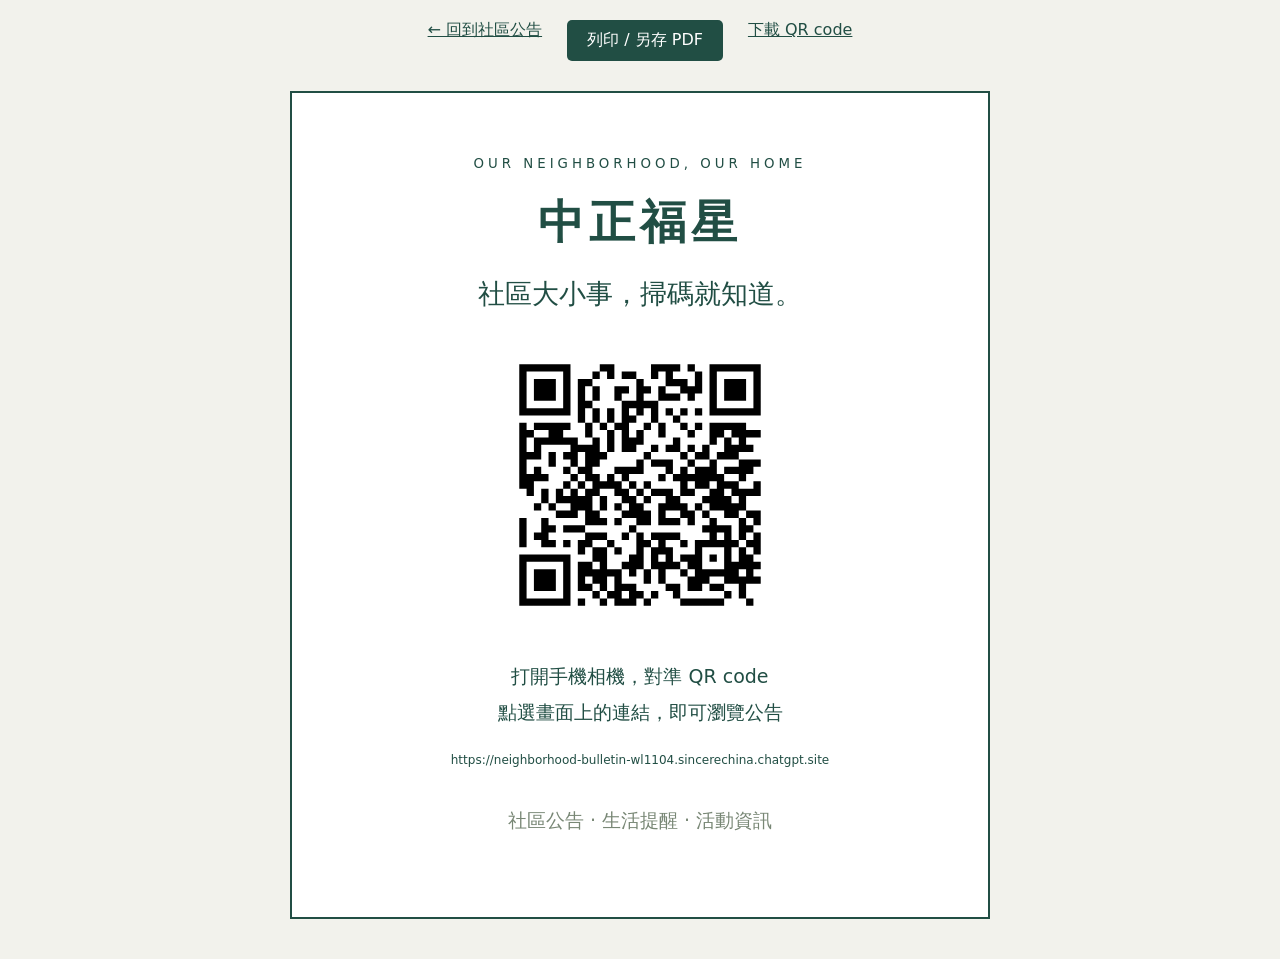
==== poster.html @ 4c918684 "Add files via upload 2026/11/04，first upload" ====
<!doctype html><html lang="zh-Hant"><meta charset="utf-8"><meta name="viewport" content="width=device-width,initial-scale=1"><title>中正福星｜QR code 張貼頁</title><style>*{box-sizing:border-box}body{margin:0;background:#f2f2ec;color:#214e44;font-family:system-ui,sans-serif;text-align:center}.toolbar{padding:20px;display:flex;justify-content:center;gap:25px}a{color:inherit}button{font:inherit;background:#214e44;color:white;border:0;padding:10px 20px;border-radius:5px;cursor:pointer}.poster{max-width:700px;background:white;margin:10px auto 40px;padding:60px 40px;border:2px solid #214e44}small{letter-spacing:4px}h1{font-size:46px;letter-spacing:5px;margin:20px 0}h2{font-size:27px;font-weight:500}img{width:300px;max-width:100%;height:auto}p{font-size:19px;line-height:1.9}.url{font-size:12px;word-break:break-all}.tag{margin-top:30px;color:#788775}@media print{body{background:white}.toolbar{display:none}.poster{margin:0 auto;border:2px solid #214e44;page-break-inside:avoid}@page{size:A4;margin:20mm}}@media(max-width:500px){.poster{margin:10px 15px;padding:35px 20px}h1{font-size:34px}h2{font-size:22px}}</style><div class="toolbar"><a href="./">← 回到社區公告</a><button onclick="window.print()">列印 / 另存 PDF</button><a href="community-qr.svg" download>下載 QR code</a></div><main class="poster"><small>OUR NEIGHBORHOOD, OUR HOME</small><h1>中正福星</h1><h2>社區大小事，掃碼就知道。</h2><img src="community-qr.svg" alt="掃描進入中正福星社區公告網"><p>打開手機相機，對準 QR code<br>點選畫面上的連結，即可瀏覽公告</p><p class="url">https://neighborhood-bulletin-wl1104.sincerechina.chatgpt.site</p><p class="tag">社區公告 · 生活提醒 · 活動資訊</p></main></html>
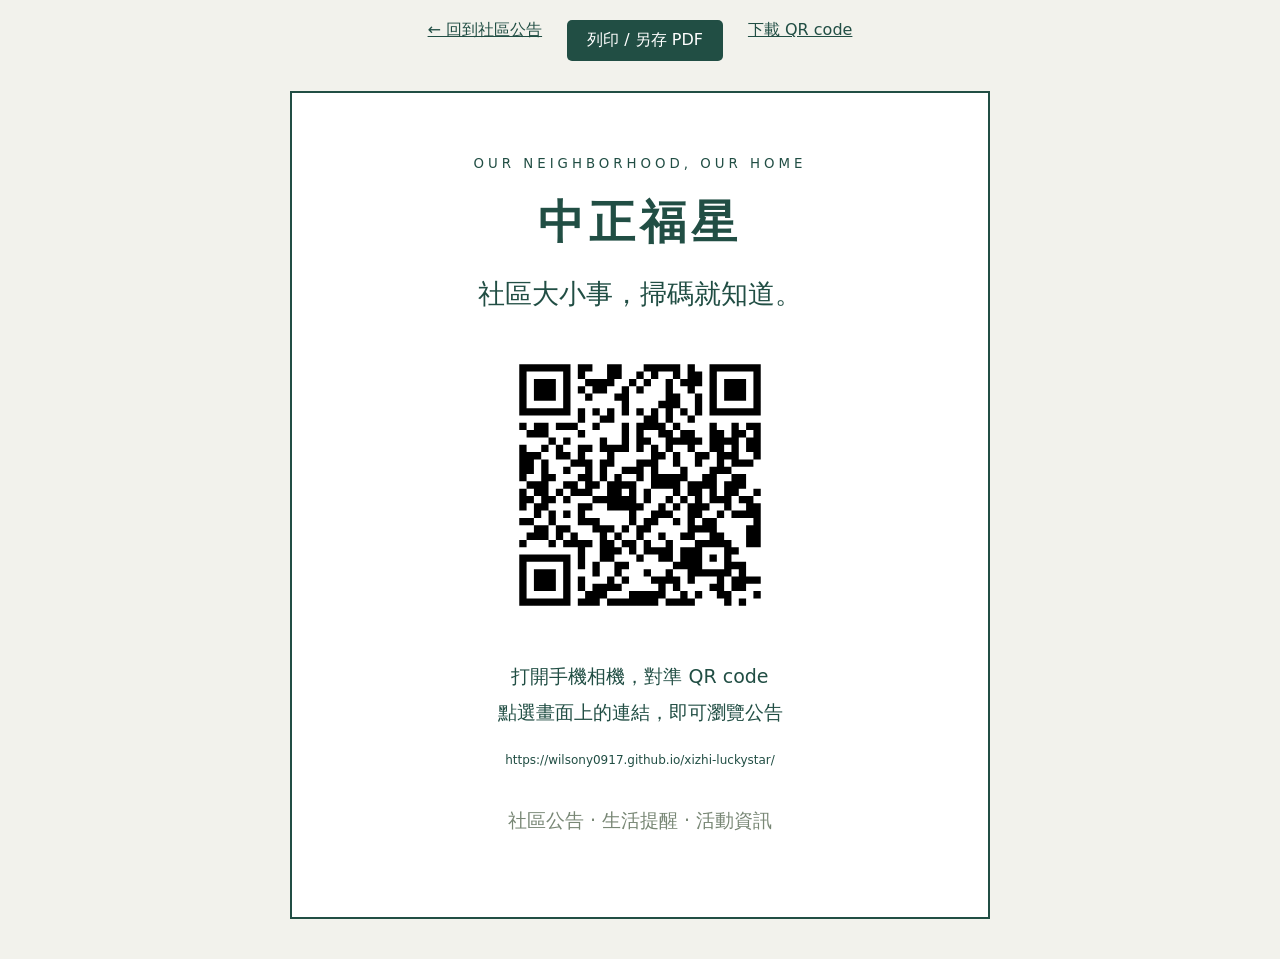
==== commit c0cd7a45: "Add files via upload update QR code" ====
--- a/poster.html
+++ b/poster.html
@@ -1 +1 @@
-<!doctype html><html lang="zh-Hant"><meta charset="utf-8"><meta name="viewport" content="width=device-width,initial-scale=1"><title>中正福星｜QR code 張貼頁</title><style>*{box-sizing:border-box}body{margin:0;background:#f2f2ec;color:#214e44;font-family:system-ui,sans-serif;text-align:center}.toolbar{padding:20px;display:flex;justify-content:center;gap:25px}a{color:inherit}button{font:inherit;background:#214e44;color:white;border:0;padding:10px 20px;border-radius:5px;cursor:pointer}.poster{max-width:700px;background:white;margin:10px auto 40px;padding:60px 40px;border:2px solid #214e44}small{letter-spacing:4px}h1{font-size:46px;letter-spacing:5px;margin:20px 0}h2{font-size:27px;font-weight:500}img{width:300px;max-width:100%;height:auto}p{font-size:19px;line-height:1.9}.url{font-size:12px;word-break:break-all}.tag{margin-top:30px;color:#788775}@media print{body{background:white}.toolbar{display:none}.poster{margin:0 auto;border:2px solid #214e44;page-break-inside:avoid}@page{size:A4;margin:20mm}}@media(max-width:500px){.poster{margin:10px 15px;padding:35px 20px}h1{font-size:34px}h2{font-size:22px}}</style><div class="toolbar"><a href="./">← 回到社區公告</a><button onclick="window.print()">列印 / 另存 PDF</button><a href="community-qr.svg" download>下載 QR code</a></div><main class="poster"><small>OUR NEIGHBORHOOD, OUR HOME</small><h1>中正福星</h1><h2>社區大小事，掃碼就知道。</h2><img src="community-qr.svg" alt="掃描進入中正福星社區公告網"><p>打開手機相機，對準 QR code<br>點選畫面上的連結，即可瀏覽公告</p><p class="url">https://neighborhood-bulletin-wl1104.sincerechina.chatgpt.site</p><p class="tag">社區公告 · 生活提醒 · 活動資訊</p></main></html>
+<!doctype html><html lang="zh-Hant"><meta charset="utf-8"><meta name="viewport" content="width=device-width,initial-scale=1"><title>中正福星｜QR code 張貼頁</title><style>*{box-sizing:border-box}body{margin:0;background:#f2f2ec;color:#214e44;font-family:system-ui,sans-serif;text-align:center}.toolbar{padding:20px;display:flex;justify-content:center;gap:25px}a{color:inherit}button{font:inherit;background:#214e44;color:white;border:0;padding:10px 20px;border-radius:5px;cursor:pointer}.poster{max-width:700px;background:white;margin:10px auto 40px;padding:60px 40px;border:2px solid #214e44}small{letter-spacing:4px}h1{font-size:46px;letter-spacing:5px;margin:20px 0}h2{font-size:27px;font-weight:500}img{width:300px;max-width:100%;height:auto}p{font-size:19px;line-height:1.9}.url{font-size:12px;word-break:break-all}.tag{margin-top:30px;color:#788775}@media print{body{background:white}.toolbar{display:none}.poster{margin:0 auto;border:2px solid #214e44;page-break-inside:avoid}@page{size:A4;margin:20mm}}@media(max-width:500px){.poster{margin:10px 15px;padding:35px 20px}h1{font-size:34px}h2{font-size:22px}}</style><div class="toolbar"><a href="./">← 回到社區公告</a><button onclick="window.print()">列印 / 另存 PDF</button><a href="community-qr.svg" download>下載 QR code</a></div><main class="poster"><small>OUR NEIGHBORHOOD, OUR HOME</small><h1>中正福星</h1><h2>社區大小事，掃碼就知道。</h2><img src="community-qr.svg" alt="掃描進入中正福星社區公告網"><p>打開手機相機，對準 QR code<br>點選畫面上的連結，即可瀏覽公告</p><p class="url">https://wilsony0917.github.io/xizhi-luckystar/</p><p class="tag">社區公告 · 生活提醒 · 活動資訊</p></main></html>
